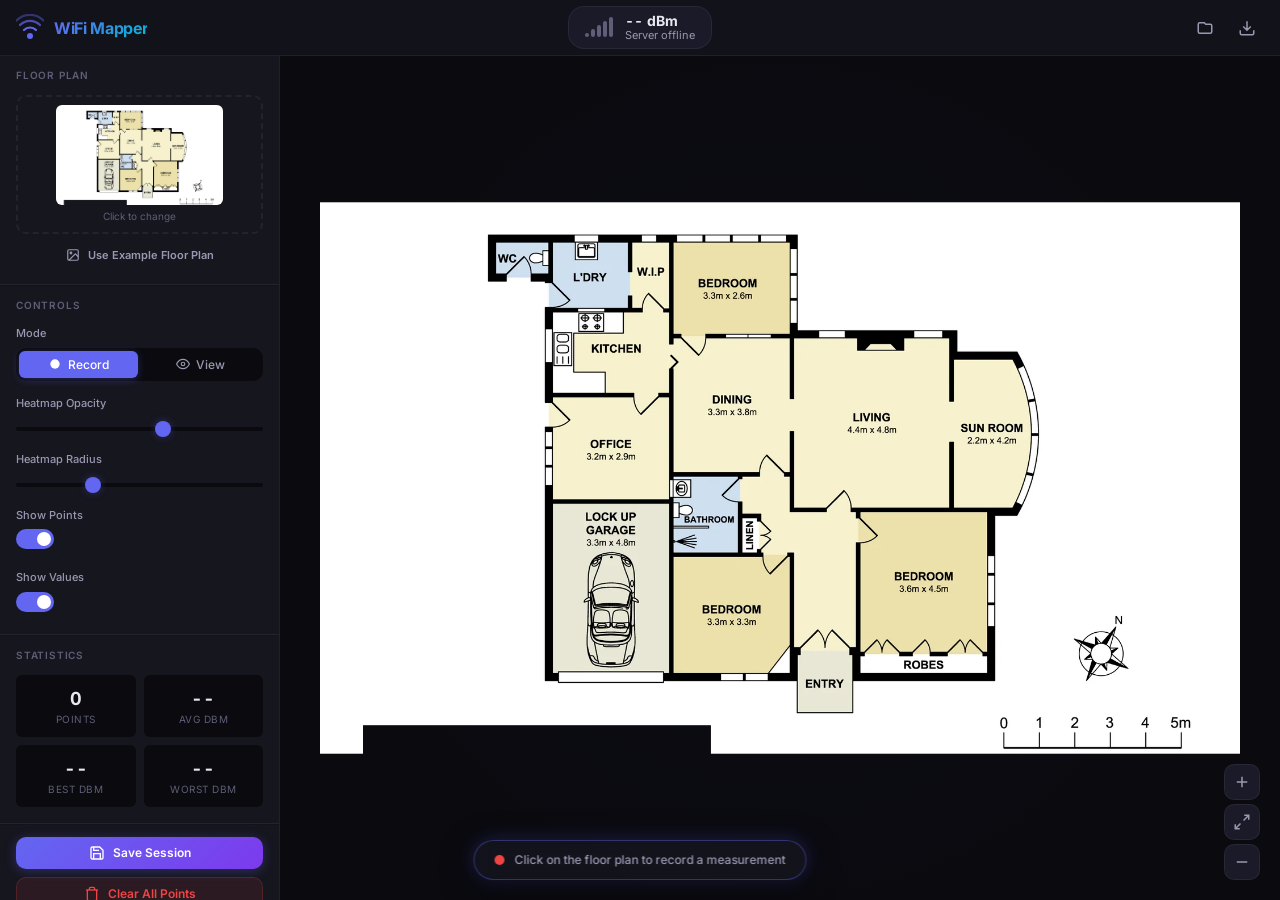
==== docs/index.html @ cde88675 "renamed to docs for github deploy" ====
<!DOCTYPE html>
<html lang="en">
<head>
    <meta charset="UTF-8">
    <meta name="viewport" content="width=device-width, initial-scale=1.0">
    <title>WiFi Signal Mapper — Map Your Home Coverage</title>
    <meta name="description" content="Walk around your home with your MacBook and create a real-time WiFi signal strength heatmap overlaid on your floor plan.">
    <link rel="preconnect" href="https://fonts.googleapis.com">
    <link rel="preconnect" href="https://fonts.gstatic.com" crossorigin>
    <link href="https://fonts.googleapis.com/css2?family=Inter:wght@300;400;500;600;700;800&display=swap" rel="stylesheet">
    <link rel="stylesheet" href="/static/style.css">
</head>
<body>
    <!-- App Shell -->
    <div class="app">
        <!-- Header -->
        <header class="header">
            <div class="header-left">
                <div class="logo">
                    <svg width="28" height="28" viewBox="0 0 28 28" fill="none">
                        <circle cx="14" cy="22" r="3" fill="url(#g1)"/>
                        <path d="M8 16a8.5 8.5 0 0 1 12 0" stroke="url(#g1)" stroke-width="2.2" stroke-linecap="round" fill="none"/>
                        <path d="M4 11a14 14 0 0 1 20 0" stroke="url(#g1)" stroke-width="2.2" stroke-linecap="round" fill="none" opacity="0.7"/>
                        <path d="M0.5 6.5a19 19 0 0 1 27 0" stroke="url(#g1)" stroke-width="2.2" stroke-linecap="round" fill="none" opacity="0.4"/>
                        <defs><linearGradient id="g1" x1="0" y1="0" x2="28" y2="28"><stop stop-color="#6366f1"/><stop offset="1" stop-color="#06b6d4"/></linearGradient></defs>
                    </svg>
                    <h1>WiFi Mapper</h1>
                </div>
            </div>
            <div class="header-center">
                <div class="live-signal" id="liveSignal">
                    <div class="signal-bars" id="signalBars">
                        <span class="bar"></span><span class="bar"></span><span class="bar"></span><span class="bar"></span><span class="bar"></span>
                    </div>
                    <div class="signal-info">
                        <span class="signal-rssi" id="signalRssi">-- dBm</span>
                        <span class="signal-quality" id="signalQuality">Scanning...</span>
                    </div>
                </div>
            </div>
            <div class="header-right">
                <button class="btn btn-ghost" id="btnSessions" title="Saved Sessions">
                    <svg width="18" height="18" viewBox="0 0 24 24" fill="none" stroke="currentColor" stroke-width="2"><path d="M3 7v10a2 2 0 002 2h14a2 2 0 002-2V9a2 2 0 00-2-2h-6l-2-2H5a2 2 0 00-2 2z"/></svg>
                </button>
                <button class="btn btn-ghost" id="btnExport" title="Export Data">
                    <svg width="18" height="18" viewBox="0 0 24 24" fill="none" stroke="currentColor" stroke-width="2"><path d="M21 15v4a2 2 0 01-2 2H5a2 2 0 01-2-2v-4M7 10l5 5 5-5M12 15V3"/></svg>
                </button>
            </div>
        </header>

        <!-- Main Content -->
        <main class="main">
            <!-- Sidebar -->
            <aside class="sidebar" id="sidebar">
                <!-- Upload Section -->
                <div class="panel" id="uploadPanel">
                    <div class="panel-header">
                        <h2>Floor Plan</h2>
                    </div>
                    <div class="panel-body">
                        <div class="upload-zone" id="uploadZone">
                            <input type="file" id="floorPlanInput" accept="image/*" hidden>
                            <svg width="48" height="48" viewBox="0 0 24 24" fill="none" stroke="currentColor" stroke-width="1.5" opacity="0.5">
                                <rect x="3" y="3" width="18" height="18" rx="2"/><circle cx="8.5" cy="8.5" r="1.5"/><path d="M21 15l-5-5L5 21"/>
                            </svg>
                            <p>Drop your floor plan here</p>
                            <span>or click to browse</span>
                        </div>
                        <button class="btn btn-ghost" id="btnUseExample" style="width: 100%; margin-top: 8px; font-size: 11px; padding: 6px 10px;">
                            <svg width="14" height="14" viewBox="0 0 24 24" fill="none" stroke="currentColor" stroke-width="2"><rect x="3" y="3" width="18" height="18" rx="2"/><circle cx="8.5" cy="8.5" r="1.5"/><path d="M21 15l-5-5L5 21"/></svg>
                            Use Example Floor Plan
                        </button>
                    </div>
                </div>

                <!-- Controls -->
                <div class="panel" id="controlsPanel">
                    <div class="panel-header">
                        <h2>Controls</h2>
                    </div>
                    <div class="panel-body">
                        <div class="control-group">
                            <label>Mode</label>
                            <div class="toggle-group">
                                <button class="toggle active" id="modeRecord" data-mode="record">
                                    <svg width="14" height="14" viewBox="0 0 24 24" fill="currentColor"><circle cx="12" cy="12" r="8"/></svg>
                                    Record
                                </button>
                                <button class="toggle" id="modeView" data-mode="view">
                                    <svg width="14" height="14" viewBox="0 0 24 24" fill="none" stroke="currentColor" stroke-width="2"><path d="M1 12s4-8 11-8 11 8 11 8-4 8-11 8-11-8-11-8z"/><circle cx="12" cy="12" r="3"/></svg>
                                    View
                                </button>
                            </div>
                        </div>

                        <div class="control-group">
                            <label>Heatmap Opacity</label>
                            <input type="range" id="heatmapOpacity" min="0" max="100" value="60" class="slider">
                        </div>

                        <div class="control-group">
                            <label>Heatmap Radius</label>
                            <input type="range" id="heatmapRadius" min="20" max="120" value="50" class="slider">
                        </div>

                        <div class="control-group">
                            <label>Show Points</label>
                            <div class="switch-wrapper">
                                <label class="switch">
                                    <input type="checkbox" id="showPoints" checked>
                                    <span class="switch-slider"></span>
                                </label>
                            </div>
                        </div>

                        <div class="control-group">
                            <label>Show Values</label>
                            <div class="switch-wrapper">
                                <label class="switch">
                                    <input type="checkbox" id="showValues" checked>
                                    <span class="switch-slider"></span>
                                </label>
                            </div>
                        </div>
                    </div>
                </div>

                <!-- Stats -->
                <div class="panel" id="statsPanel">
                    <div class="panel-header">
                        <h2>Statistics</h2>
                    </div>
                    <div class="panel-body">
                        <div class="stat-grid">
                            <div class="stat">
                                <span class="stat-value" id="statPoints">0</span>
                                <span class="stat-label">Points</span>
                            </div>
                            <div class="stat">
                                <span class="stat-value" id="statAvgRssi">--</span>
                                <span class="stat-label">Avg dBm</span>
                            </div>
                            <div class="stat">
                                <span class="stat-value" id="statBestRssi">--</span>
                                <span class="stat-label">Best dBm</span>
                            </div>
                            <div class="stat">
                                <span class="stat-value" id="statWorstRssi">--</span>
                                <span class="stat-label">Worst dBm</span>
                            </div>
                        </div>
                    </div>
                </div>

                <!-- Actions -->
                <div class="panel">
                    <div class="panel-body" style="display:flex;flex-direction:column;gap:8px;">
                        <button class="btn btn-primary" id="btnSave">
                            <svg width="16" height="16" viewBox="0 0 24 24" fill="none" stroke="currentColor" stroke-width="2"><path d="M19 21H5a2 2 0 01-2-2V5a2 2 0 012-2h11l5 5v11a2 2 0 01-2 2z"/><polyline points="17,21 17,13 7,13 7,21"/><polyline points="7,3 7,8 15,8"/></svg>
                            Save Session
                        </button>
                        <button class="btn btn-danger" id="btnClear">
                            <svg width="16" height="16" viewBox="0 0 24 24" fill="none" stroke="currentColor" stroke-width="2"><polyline points="3,6 5,6 21,6"/><path d="M19 6v14a2 2 0 01-2 2H7a2 2 0 01-2-2V6m3 0V4a2 2 0 012-2h4a2 2 0 012 2v2"/></svg>
                            Clear All Points
                        </button>
                    </div>
                </div>

                <!-- Legend -->
                <div class="panel">
                    <div class="panel-header">
                        <h2>Signal Legend</h2>
                    </div>
                    <div class="panel-body">
                        <div class="legend">
                            <div class="legend-bar"></div>
                            <div class="legend-labels">
                                <span>Excellent<br><small>-30 dBm</small></span>
                                <span>Good<br><small>-50</small></span>
                                <span>Fair<br><small>-65</small></span>
                                <span>Weak<br><small>-80</small></span>
                                <span>Dead<br><small>-90</small></span>
                            </div>
                        </div>
                    </div>
                </div>
            </aside>

            <!-- Canvas Area -->
            <div class="canvas-area" id="canvasArea">
                <!-- Empty state -->
                <div class="empty-state" id="emptyState">
                    <div class="empty-icon">
                        <svg width="80" height="80" viewBox="0 0 24 24" fill="none" stroke="currentColor" stroke-width="1" opacity="0.3">
                            <rect x="3" y="3" width="18" height="18" rx="2"/>
                            <path d="M12 8v4M12 16h.01"/>
                        </svg>
                    </div>
                    <h2>Upload a Floor Plan to Begin</h2>
                    <p>Upload an image of your floor plan, then click to record WiFi signal measurements at each location.</p>
                    <div style="display:flex;gap:12px;flex-wrap:wrap;justify-content:center;">
                        <button class="btn btn-primary btn-lg" id="btnUploadCta">
                            <svg width="20" height="20" viewBox="0 0 24 24" fill="none" stroke="currentColor" stroke-width="2"><path d="M21 15v4a2 2 0 01-2 2H5a2 2 0 01-2-2v-4M17 8l-5-5-5 5M12 3v12"/></svg>
                            Upload Floor Plan
                        </button>
                        <button class="btn btn-ghost btn-lg" id="btnExampleCta">
                            <svg width="20" height="20" viewBox="0 0 24 24" fill="none" stroke="currentColor" stroke-width="2"><rect x="3" y="3" width="18" height="18" rx="2"/><circle cx="8.5" cy="8.5" r="1.5"/><path d="M21 15l-5-5L5 21"/></svg>
                            Use Example Plan
                        </button>
                    </div>
                </div>

                <!-- Floor plan canvas -->
                <div class="map-container" id="mapContainer" style="display:none;">
                    <canvas id="heatmapCanvas"></canvas>
                    <img id="floorPlanImg" alt="Floor Plan">
                    <canvas id="overlayCanvas"></canvas>
                    <div class="measurement-tooltip" id="tooltip" style="display:none;"></div>
                </div>

                <!-- Zoom controls -->
                <div class="zoom-controls" id="zoomControls" style="display:none;">
                    <button class="btn btn-icon" id="btnZoomIn" title="Zoom In">
                        <svg width="18" height="18" viewBox="0 0 24 24" fill="none" stroke="currentColor" stroke-width="2"><line x1="12" y1="5" x2="12" y2="19"/><line x1="5" y1="12" x2="19" y2="12"/></svg>
                    </button>
                    <button class="btn btn-icon" id="btnZoomReset" title="Reset Zoom">
                        <svg width="18" height="18" viewBox="0 0 24 24" fill="none" stroke="currentColor" stroke-width="2"><path d="M15 3h6v6M9 21H3v-6M21 3l-7 7M3 21l7-7"/></svg>
                    </button>
                    <button class="btn btn-icon" id="btnZoomOut" title="Zoom Out">
                        <svg width="18" height="18" viewBox="0 0 24 24" fill="none" stroke="currentColor" stroke-width="2"><line x1="5" y1="12" x2="19" y2="12"/></svg>
                    </button>
                </div>
            </div>
        </main>

        <!-- Recording indicator -->
        <div class="recording-indicator" id="recordingIndicator" style="display:none;">
            <div class="pulse-dot"></div>
            <span>Click on the floor plan to record a measurement</span>
        </div>
    </div>

    <!-- Sessions Modal -->
    <div class="modal-overlay" id="sessionsModal" style="display:none;">
        <div class="modal">
            <div class="modal-header">
                <h2>Saved Sessions</h2>
                <button class="btn btn-ghost btn-sm" id="btnCloseModal">✕</button>
            </div>
            <div class="modal-body" id="sessionsList">
                <p class="text-muted">No saved sessions yet.</p>
            </div>
        </div>
    </div>

    <!-- Toast container -->
    <div class="toast-container" id="toastContainer"></div>

    <script src="/static/app.js"></script>
</body>
</html>
---- static/style.css ----
/* ===== CSS Custom Properties ===== */
:root {
    --bg-primary: #0a0a0f;
    --bg-secondary: #12121a;
    --bg-tertiary: #1a1a28;
    --bg-surface: #16161f;
    --bg-hover: #1e1e2d;

    --text-primary: #e8e8f0;
    --text-secondary: #9898b0;
    --text-muted: #5e5e78;

    --accent-primary: #6366f1;
    --accent-secondary: #818cf8;
    --accent-glow: rgba(99, 102, 241, 0.3);

    --cyan: #06b6d4;
    --cyan-glow: rgba(6, 182, 212, 0.2);

    --green: #22c55e;
    --yellow: #eab308;
    --orange: #f97316;
    --red: #ef4444;

    --border: rgba(255, 255, 255, 0.06);
    --border-active: rgba(99, 102, 241, 0.4);

    --radius-sm: 6px;
    --radius-md: 10px;
    --radius-lg: 16px;
    --radius-xl: 20px;

    --shadow-sm: 0 1px 3px rgba(0,0,0,0.3);
    --shadow-md: 0 4px 16px rgba(0,0,0,0.4);
    --shadow-lg: 0 8px 32px rgba(0,0,0,0.5);
    --shadow-glow: 0 0 20px var(--accent-glow);

    --transition: 0.2s cubic-bezier(0.4, 0, 0.2, 1);

    --font: 'Inter', -apple-system, BlinkMacSystemFont, sans-serif;
}

/* ===== Reset & Base ===== */
*, *::before, *::after {
    box-sizing: border-box;
    margin: 0;
    padding: 0;
}

html, body {
    height: 100%;
    overflow: hidden;
}

body {
    font-family: var(--font);
    background: var(--bg-primary);
    color: var(--text-primary);
    font-size: 13px;
    line-height: 1.5;
    -webkit-font-smoothing: antialiased;
}

/* ===== App Layout ===== */
.app {
    display: flex;
    flex-direction: column;
    height: 100vh;
}

/* ===== Header ===== */
.header {
    display: flex;
    align-items: center;
    justify-content: space-between;
    height: 56px;
    padding: 0 16px;
    background: var(--bg-secondary);
    border-bottom: 1px solid var(--border);
    z-index: 100;
    flex-shrink: 0;
}

.header-left, .header-right {
    display: flex;
    align-items: center;
    gap: 8px;
    min-width: 200px;
}

.header-right {
    justify-content: flex-end;
}

.logo {
    display: flex;
    align-items: center;
    gap: 10px;
}

.logo h1 {
    font-size: 16px;
    font-weight: 700;
    background: linear-gradient(135deg, var(--accent-primary), var(--cyan));
    -webkit-background-clip: text;
    -webkit-text-fill-color: transparent;
    background-clip: text;
    letter-spacing: -0.02em;
}

/* ===== Live Signal ===== */
.live-signal {
    display: flex;
    align-items: center;
    gap: 12px;
    padding: 6px 16px;
    background: var(--bg-tertiary);
    border-radius: var(--radius-lg);
    border: 1px solid var(--border);
}

.signal-bars {
    display: flex;
    align-items: flex-end;
    gap: 2px;
    height: 20px;
}

.signal-bars .bar {
    width: 4px;
    background: var(--text-muted);
    border-radius: 2px;
    transition: all var(--transition);
}

.signal-bars .bar:nth-child(1) { height: 4px; }
.signal-bars .bar:nth-child(2) { height: 8px; }
.signal-bars .bar:nth-child(3) { height: 12px; }
.signal-bars .bar:nth-child(4) { height: 16px; }
.signal-bars .bar:nth-child(5) { height: 20px; }

.signal-bars.excellent .bar { background: var(--green); }
.signal-bars.good .bar:nth-child(n+5) { background: var(--text-muted); }
.signal-bars.good .bar:nth-child(-n+4) { background: var(--green); }
.signal-bars.fair .bar:nth-child(n+4) { background: var(--text-muted); }
.signal-bars.fair .bar:nth-child(-n+3) { background: var(--yellow); }
.signal-bars.weak .bar:nth-child(n+3) { background: var(--text-muted); }
.signal-bars.weak .bar:nth-child(-n+2) { background: var(--orange); }
.signal-bars.dead .bar:nth-child(n+2) { background: var(--text-muted); }
.signal-bars.dead .bar:nth-child(-n+1) { background: var(--red); }

.signal-info {
    display: flex;
    flex-direction: column;
    line-height: 1.2;
}

.signal-rssi {
    font-weight: 700;
    font-size: 14px;
    font-variant-numeric: tabular-nums;
}

.signal-quality {
    font-size: 11px;
    color: var(--text-secondary);
}

/* ===== Main Layout ===== */
.main {
    display: flex;
    flex: 1;
    overflow: hidden;
}

/* ===== Sidebar ===== */
.sidebar {
    width: 280px;
    flex-shrink: 0;
    background: var(--bg-secondary);
    border-right: 1px solid var(--border);
    overflow-y: auto;
    display: flex;
    flex-direction: column;
    gap: 1px;
}

.sidebar::-webkit-scrollbar {
    width: 4px;
}

.sidebar::-webkit-scrollbar-track {
    background: transparent;
}

.sidebar::-webkit-scrollbar-thumb {
    background: var(--text-muted);
    border-radius: 4px;
}

/* ===== Panels ===== */
.panel {
    background: var(--bg-surface);
    border-bottom: 1px solid var(--border);
}

.panel-header {
    padding: 12px 16px 0;
}

.panel-header h2 {
    font-size: 10px;
    font-weight: 600;
    text-transform: uppercase;
    letter-spacing: 0.08em;
    color: var(--text-muted);
}

.panel-body {
    padding: 12px 16px 16px;
}

/* ===== Upload Zone ===== */
.upload-zone {
    display: flex;
    flex-direction: column;
    align-items: center;
    justify-content: center;
    padding: 24px 16px;
    border: 2px dashed var(--border);
    border-radius: var(--radius-md);
    cursor: pointer;
    transition: all var(--transition);
    text-align: center;
    min-height: 120px;
}

.upload-zone:hover,
.upload-zone.dragover {
    border-color: var(--accent-primary);
    background: rgba(99, 102, 241, 0.05);
}

.upload-zone p {
    margin-top: 8px;
    font-weight: 500;
    color: var(--text-secondary);
}

.upload-zone span {
    font-size: 11px;
    color: var(--text-muted);
}

.upload-zone.has-image {
    padding: 8px;
    min-height: auto;
}

.upload-zone.has-image img {
    max-width: 100%;
    max-height: 100px;
    border-radius: var(--radius-sm);
}

/* ===== Controls ===== */
.control-group {
    margin-bottom: 14px;
}

.control-group:last-child {
    margin-bottom: 0;
}

.control-group label {
    display: block;
    font-size: 11px;
    font-weight: 500;
    color: var(--text-secondary);
    margin-bottom: 6px;
}

.toggle-group {
    display: flex;
    gap: 4px;
    background: var(--bg-primary);
    border-radius: var(--radius-md);
    padding: 3px;
}

.toggle {
    flex: 1;
    display: flex;
    align-items: center;
    justify-content: center;
    gap: 6px;
    padding: 6px 10px;
    border: none;
    background: none;
    color: var(--text-secondary);
    font-family: var(--font);
    font-size: 12px;
    font-weight: 500;
    border-radius: var(--radius-sm);
    cursor: pointer;
    transition: all var(--transition);
}

.toggle:hover {
    color: var(--text-primary);
}

.toggle.active {
    background: var(--accent-primary);
    color: white;
    box-shadow: 0 2px 8px var(--accent-glow);
}

/* Slider */
.slider {
    -webkit-appearance: none;
    width: 100%;
    height: 4px;
    border-radius: 4px;
    background: var(--bg-primary);
    outline: none;
}

.slider::-webkit-slider-thumb {
    -webkit-appearance: none;
    width: 16px;
    height: 16px;
    border-radius: 50%;
    background: var(--accent-primary);
    cursor: pointer;
    box-shadow: 0 0 8px var(--accent-glow);
    transition: transform var(--transition);
}

.slider::-webkit-slider-thumb:hover {
    transform: scale(1.2);
}

/* Switch */
.switch-wrapper {
    display: flex;
    align-items: center;
}

.switch {
    position: relative;
    display: inline-block;
    width: 38px;
    height: 20px;
}

.switch input { opacity: 0; width: 0; height: 0; }

.switch-slider {
    position: absolute;
    cursor: pointer;
    inset: 0;
    background: var(--bg-primary);
    border-radius: 20px;
    transition: all var(--transition);
}

.switch-slider::before {
    content: '';
    position: absolute;
    width: 14px;
    height: 14px;
    left: 3px;
    bottom: 3px;
    background: var(--text-muted);
    border-radius: 50%;
    transition: all var(--transition);
}

.switch input:checked + .switch-slider {
    background: var(--accent-primary);
}

.switch input:checked + .switch-slider::before {
    transform: translateX(18px);
    background: white;
}

/* ===== Stats Grid ===== */
.stat-grid {
    display: grid;
    grid-template-columns: 1fr 1fr;
    gap: 8px;
}

.stat {
    display: flex;
    flex-direction: column;
    align-items: center;
    padding: 10px 8px;
    background: var(--bg-primary);
    border-radius: var(--radius-sm);
}

.stat-value {
    font-size: 18px;
    font-weight: 700;
    font-variant-numeric: tabular-nums;
    color: var(--text-primary);
}

.stat-label {
    font-size: 10px;
    color: var(--text-muted);
    text-transform: uppercase;
    letter-spacing: 0.05em;
}

/* ===== Legend ===== */
.legend {
    display: flex;
    flex-direction: column;
    gap: 6px;
}

.legend-bar {
    height: 12px;
    border-radius: 6px;
    background: linear-gradient(90deg,
        #22c55e 0%,
        #84cc16 20%,
        #eab308 40%,
        #f97316 60%,
        #ef4444 80%,
        #7f1d1d 100%
    );
}

.legend-labels {
    display: flex;
    justify-content: space-between;
}

.legend-labels span {
    font-size: 9px;
    color: var(--text-muted);
    text-align: center;
}

.legend-labels small {
    color: var(--text-secondary);
    font-size: 9px;
}

/* ===== Buttons ===== */
.btn {
    display: inline-flex;
    align-items: center;
    justify-content: center;
    gap: 8px;
    padding: 8px 16px;
    border: none;
    border-radius: var(--radius-md);
    font-family: var(--font);
    font-size: 12px;
    font-weight: 600;
    cursor: pointer;
    transition: all var(--transition);
    white-space: nowrap;
}

.btn-primary {
    background: linear-gradient(135deg, var(--accent-primary), #7c3aed);
    color: white;
    box-shadow: 0 2px 12px var(--accent-glow);
}

.btn-primary:hover {
    transform: translateY(-1px);
    box-shadow: 0 4px 20px var(--accent-glow);
}

.btn-danger {
    background: rgba(239, 68, 68, 0.1);
    color: var(--red);
    border: 1px solid rgba(239, 68, 68, 0.2);
}

.btn-danger:hover {
    background: rgba(239, 68, 68, 0.2);
}

.btn-ghost {
    background: transparent;
    color: var(--text-secondary);
    padding: 8px;
}

.btn-ghost:hover {
    background: var(--bg-hover);
    color: var(--text-primary);
}

.btn-icon {
    background: var(--bg-tertiary);
    color: var(--text-secondary);
    padding: 8px;
    border: 1px solid var(--border);
}

.btn-icon:hover {
    background: var(--bg-hover);
    color: var(--text-primary);
    border-color: var(--border-active);
}

.btn-lg {
    padding: 12px 24px;
    font-size: 14px;
    border-radius: var(--radius-lg);
}

.btn-sm {
    padding: 4px 8px;
    font-size: 11px;
}

/* ===== Canvas Area ===== */
.canvas-area {
    flex: 1;
    position: relative;
    overflow: hidden;
    background:
        radial-gradient(circle at 50% 50%, rgba(99, 102, 241, 0.03) 0%, transparent 70%),
        var(--bg-primary);
}

.empty-state {
    position: absolute;
    inset: 0;
    display: flex;
    flex-direction: column;
    align-items: center;
    justify-content: center;
    gap: 12px;
    text-align: center;
    padding: 40px;
}

.empty-state h2 {
    font-size: 20px;
    font-weight: 600;
    color: var(--text-secondary);
}

.empty-state p {
    max-width: 400px;
    color: var(--text-muted);
    line-height: 1.6;
}

/* ===== Map Container ===== */
.map-container {
    position: absolute;
    inset: 0;
    overflow: hidden;
}

.map-container img {
    position: absolute;
    top: 0;
    left: 0;
    transform-origin: 0 0;
    user-select: none;
    pointer-events: none;
}

.map-container canvas {
    position: absolute;
    top: 0;
    left: 0;
    transform-origin: 0 0;
    pointer-events: none;
}

#overlayCanvas {
    pointer-events: auto;
    cursor: crosshair;
    z-index: 10;
}

#heatmapCanvas {
    z-index: 5;
}

.map-container.mode-view #overlayCanvas {
    cursor: grab;
}

.map-container.panning #overlayCanvas {
    cursor: grabbing;
}

/* ===== Zoom Controls ===== */
.zoom-controls {
    position: absolute;
    bottom: 20px;
    right: 20px;
    display: flex;
    flex-direction: column;
    gap: 4px;
    z-index: 20;
}

/* ===== Recording Indicator ===== */
.recording-indicator {
    position: fixed;
    bottom: 20px;
    left: 50%;
    transform: translateX(-50%);
    display: flex;
    align-items: center;
    gap: 10px;
    padding: 10px 20px;
    background: rgba(20, 20, 30, 0.9);
    backdrop-filter: blur(12px);
    border: 1px solid var(--border-active);
    border-radius: var(--radius-xl);
    box-shadow: var(--shadow-lg), var(--shadow-glow);
    z-index: 100;
    font-size: 12px;
    font-weight: 500;
    color: var(--text-secondary);
}

.pulse-dot {
    width: 10px;
    height: 10px;
    border-radius: 50%;
    background: var(--red);
    animation: pulse 1.5s ease-in-out infinite;
}

@keyframes pulse {
    0%, 100% { opacity: 1; transform: scale(1); }
    50% { opacity: 0.5; transform: scale(0.8); }
}

/* ===== Tooltip ===== */
.measurement-tooltip {
    position: absolute;
    padding: 10px 14px;
    background: rgba(16, 16, 24, 0.95);
    backdrop-filter: blur(10px);
    border: 1px solid var(--border);
    border-radius: var(--radius-md);
    font-size: 11px;
    color: var(--text-primary);
    pointer-events: none;
    z-index: 50;
    box-shadow: var(--shadow-md);
    white-space: nowrap;
    line-height: 1.6;
}

/* ===== Modal ===== */
.modal-overlay {
    position: fixed;
    inset: 0;
    background: rgba(0, 0, 0, 0.6);
    backdrop-filter: blur(4px);
    display: flex;
    align-items: center;
    justify-content: center;
    z-index: 1000;
}

.modal {
    width: 90%;
    max-width: 500px;
    max-height: 70vh;
    background: var(--bg-secondary);
    border: 1px solid var(--border);
    border-radius: var(--radius-xl);
    box-shadow: var(--shadow-lg);
    overflow: hidden;
    display: flex;
    flex-direction: column;
}

.modal-header {
    display: flex;
    align-items: center;
    justify-content: space-between;
    padding: 16px 20px;
    border-bottom: 1px solid var(--border);
}

.modal-header h2 {
    font-size: 15px;
    font-weight: 600;
}

.modal-body {
    padding: 16px 20px;
    overflow-y: auto;
    display: flex;
    flex-direction: column;
    gap: 8px;
}

.session-item {
    display: flex;
    align-items: center;
    justify-content: space-between;
    padding: 10px 14px;
    background: var(--bg-surface);
    border-radius: var(--radius-md);
    border: 1px solid var(--border);
    cursor: pointer;
    transition: all var(--transition);
}

.session-item:hover {
    border-color: var(--border-active);
    background: var(--bg-hover);
}

.session-item .name {
    font-weight: 500;
    font-size: 13px;
}

.session-item .meta {
    font-size: 11px;
    color: var(--text-muted);
}

/* ===== Toast ===== */
.toast-container {
    position: fixed;
    top: 70px;
    right: 20px;
    display: flex;
    flex-direction: column;
    gap: 8px;
    z-index: 2000;
}

.toast {
    padding: 12px 18px;
    background: var(--bg-tertiary);
    border: 1px solid var(--border);
    border-radius: var(--radius-md);
    box-shadow: var(--shadow-md);
    font-size: 12px;
    font-weight: 500;
    color: var(--text-primary);
    display: flex;
    align-items: center;
    gap: 8px;
    animation: slideIn 0.3s ease-out;
    max-width: 320px;
}

.toast.success { border-left: 3px solid var(--green); }
.toast.error { border-left: 3px solid var(--red); }
.toast.info { border-left: 3px solid var(--cyan); }

@keyframes slideIn {
    from { opacity: 0; transform: translateX(20px); }
    to { opacity: 1; transform: translateX(0); }
}

@keyframes slideOut {
    from { opacity: 1; transform: translateX(0); }
    to { opacity: 0; transform: translateX(20px); }
}

/* ===== Text Utilities ===== */
.text-muted {
    color: var(--text-muted);
}

/* ===== Measurement point animation ===== */
@keyframes pointAppear {
    from { transform: scale(0); opacity: 0; }
    to { transform: scale(1); opacity: 1; }
}

/* ===== Responsive ===== */
@media (max-width: 900px) {
    .sidebar {
        width: 240px;
    }
}

@media (max-width: 700px) {
    .sidebar {
        display: none;
    }
}
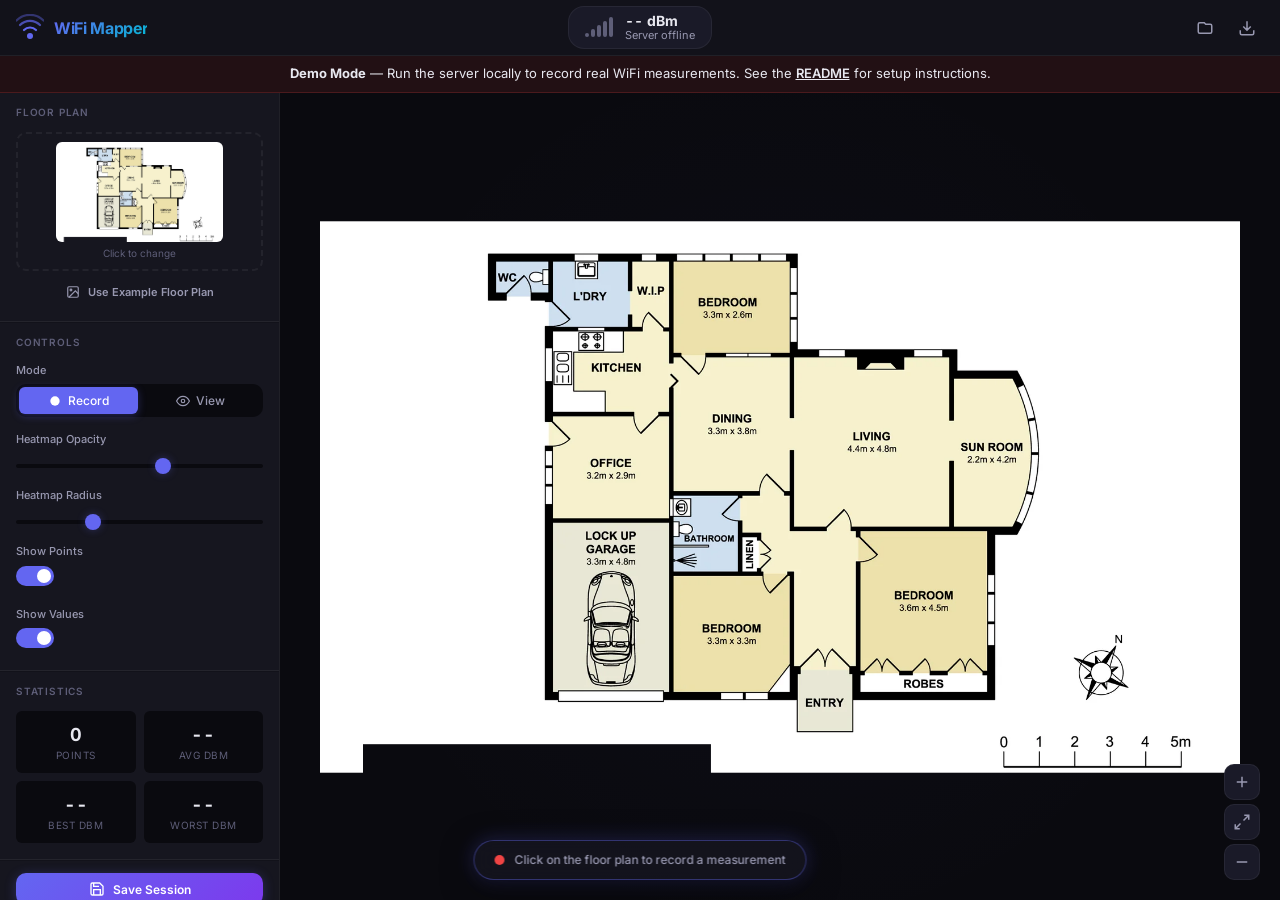
==== commit 2962fc11: "cleaned" ====
--- a/docs/index.html
+++ b/docs/index.html
@@ -1,15 +1,19 @@
 <!DOCTYPE html>
 <html lang="en">
+
 <head>
     <meta charset="UTF-8">
     <meta name="viewport" content="width=device-width, initial-scale=1.0">
     <title>WiFi Signal Mapper — Map Your Home Coverage</title>
-    <meta name="description" content="Walk around your home with your MacBook and create a real-time WiFi signal strength heatmap overlaid on your floor plan.">
+    <meta name="description"
+        content="Walk around your home with your MacBook and create a real-time WiFi signal strength heatmap overlaid on your floor plan.">
     <link rel="preconnect" href="https://fonts.googleapis.com">
     <link rel="preconnect" href="https://fonts.gstatic.com" crossorigin>
-    <link href="https://fonts.googleapis.com/css2?family=Inter:wght@300;400;500;600;700;800&display=swap" rel="stylesheet">
-    <link rel="stylesheet" href="/static/style.css">
+    <link href="https://fonts.googleapis.com/css2?family=Inter:wght@300;400;500;600;700;800&display=swap"
+        rel="stylesheet">
+    <link rel="stylesheet" href="style.css">
 </head>
+
 <body>
     <!-- App Shell -->
     <div class="app">
@@ -18,11 +22,19 @@
             <div class="header-left">
                 <div class="logo">
                     <svg width="28" height="28" viewBox="0 0 28 28" fill="none">
-                        <circle cx="14" cy="22" r="3" fill="url(#g1)"/>
-                        <path d="M8 16a8.5 8.5 0 0 1 12 0" stroke="url(#g1)" stroke-width="2.2" stroke-linecap="round" fill="none"/>
-                        <path d="M4 11a14 14 0 0 1 20 0" stroke="url(#g1)" stroke-width="2.2" stroke-linecap="round" fill="none" opacity="0.7"/>
-                        <path d="M0.5 6.5a19 19 0 0 1 27 0" stroke="url(#g1)" stroke-width="2.2" stroke-linecap="round" fill="none" opacity="0.4"/>
-                        <defs><linearGradient id="g1" x1="0" y1="0" x2="28" y2="28"><stop stop-color="#6366f1"/><stop offset="1" stop-color="#06b6d4"/></linearGradient></defs>
+                        <circle cx="14" cy="22" r="3" fill="url(#g1)" />
+                        <path d="M8 16a8.5 8.5 0 0 1 12 0" stroke="url(#g1)" stroke-width="2.2" stroke-linecap="round"
+                            fill="none" />
+                        <path d="M4 11a14 14 0 0 1 20 0" stroke="url(#g1)" stroke-width="2.2" stroke-linecap="round"
+                            fill="none" opacity="0.7" />
+                        <path d="M0.5 6.5a19 19 0 0 1 27 0" stroke="url(#g1)" stroke-width="2.2" stroke-linecap="round"
+                            fill="none" opacity="0.4" />
+                        <defs>
+                            <linearGradient id="g1" x1="0" y1="0" x2="28" y2="28">
+                                <stop stop-color="#6366f1" />
+                                <stop offset="1" stop-color="#06b6d4" />
+                            </linearGradient>
+                        </defs>
                     </svg>
                     <h1>WiFi Mapper</h1>
                 </div>
@@ -30,7 +42,8 @@
             <div class="header-center">
                 <div class="live-signal" id="liveSignal">
                     <div class="signal-bars" id="signalBars">
-                        <span class="bar"></span><span class="bar"></span><span class="bar"></span><span class="bar"></span><span class="bar"></span>
+                        <span class="bar"></span><span class="bar"></span><span class="bar"></span><span
+                            class="bar"></span><span class="bar"></span>
                     </div>
                     <div class="signal-info">
                         <span class="signal-rssi" id="signalRssi">-- dBm</span>
@@ -40,13 +53,22 @@
             </div>
             <div class="header-right">
                 <button class="btn btn-ghost" id="btnSessions" title="Saved Sessions">
-                    <svg width="18" height="18" viewBox="0 0 24 24" fill="none" stroke="currentColor" stroke-width="2"><path d="M3 7v10a2 2 0 002 2h14a2 2 0 002-2V9a2 2 0 00-2-2h-6l-2-2H5a2 2 0 00-2 2z"/></svg>
+                    <svg width="18" height="18" viewBox="0 0 24 24" fill="none" stroke="currentColor" stroke-width="2">
+                        <path d="M3 7v10a2 2 0 002 2h14a2 2 0 002-2V9a2 2 0 00-2-2h-6l-2-2H5a2 2 0 00-2 2z" />
+                    </svg>
                 </button>
                 <button class="btn btn-ghost" id="btnExport" title="Export Data">
-                    <svg width="18" height="18" viewBox="0 0 24 24" fill="none" stroke="currentColor" stroke-width="2"><path d="M21 15v4a2 2 0 01-2 2H5a2 2 0 01-2-2v-4M7 10l5 5 5-5M12 15V3"/></svg>
+                    <svg width="18" height="18" viewBox="0 0 24 24" fill="none" stroke="currentColor" stroke-width="2">
+                        <path d="M21 15v4a2 2 0 01-2 2H5a2 2 0 01-2-2v-4M7 10l5 5 5-5M12 15V3" />
+                    </svg>
                 </button>
             </div>
         </header>
+
+        <!-- Demo Banner -->
+        <div id="demoBanner" class="demo-banner" style="display: none;">
+            <span><strong>Demo Mode</strong> &mdash; Run the server locally to record real WiFi measurements. See the <a href="https://github.com/natbutter/wifi-mapper#installation" target="_blank">README</a> for setup instructions.</span>
+        </div>
 
         <!-- Main Content -->
         <main class="main">
@@ -60,14 +82,23 @@
                     <div class="panel-body">
                         <div class="upload-zone" id="uploadZone">
                             <input type="file" id="floorPlanInput" accept="image/*" hidden>
-                            <svg width="48" height="48" viewBox="0 0 24 24" fill="none" stroke="currentColor" stroke-width="1.5" opacity="0.5">
-                                <rect x="3" y="3" width="18" height="18" rx="2"/><circle cx="8.5" cy="8.5" r="1.5"/><path d="M21 15l-5-5L5 21"/>
+                            <svg width="48" height="48" viewBox="0 0 24 24" fill="none" stroke="currentColor"
+                                stroke-width="1.5" opacity="0.5">
+                                <rect x="3" y="3" width="18" height="18" rx="2" />
+                                <circle cx="8.5" cy="8.5" r="1.5" />
+                                <path d="M21 15l-5-5L5 21" />
                             </svg>
                             <p>Drop your floor plan here</p>
                             <span>or click to browse</span>
                         </div>
-                        <button class="btn btn-ghost" id="btnUseExample" style="width: 100%; margin-top: 8px; font-size: 11px; padding: 6px 10px;">
-                            <svg width="14" height="14" viewBox="0 0 24 24" fill="none" stroke="currentColor" stroke-width="2"><rect x="3" y="3" width="18" height="18" rx="2"/><circle cx="8.5" cy="8.5" r="1.5"/><path d="M21 15l-5-5L5 21"/></svg>
+                        <button class="btn btn-ghost" id="btnUseExample"
+                            style="width: 100%; margin-top: 8px; font-size: 11px; padding: 6px 10px;">
+                            <svg width="14" height="14" viewBox="0 0 24 24" fill="none" stroke="currentColor"
+                                stroke-width="2">
+                                <rect x="3" y="3" width="18" height="18" rx="2" />
+                                <circle cx="8.5" cy="8.5" r="1.5" />
+                                <path d="M21 15l-5-5L5 21" />
+                            </svg>
                             Use Example Floor Plan
                         </button>
                     </div>
@@ -83,11 +114,17 @@
                             <label>Mode</label>
                             <div class="toggle-group">
                                 <button class="toggle active" id="modeRecord" data-mode="record">
-                                    <svg width="14" height="14" viewBox="0 0 24 24" fill="currentColor"><circle cx="12" cy="12" r="8"/></svg>
+                                    <svg width="14" height="14" viewBox="0 0 24 24" fill="currentColor">
+                                        <circle cx="12" cy="12" r="8" />
+                                    </svg>
                                     Record
                                 </button>
                                 <button class="toggle" id="modeView" data-mode="view">
-                                    <svg width="14" height="14" viewBox="0 0 24 24" fill="none" stroke="currentColor" stroke-width="2"><path d="M1 12s4-8 11-8 11 8 11 8-4 8-11 8-11-8-11-8z"/><circle cx="12" cy="12" r="3"/></svg>
+                                    <svg width="14" height="14" viewBox="0 0 24 24" fill="none" stroke="currentColor"
+                                        stroke-width="2">
+                                        <path d="M1 12s4-8 11-8 11 8 11 8-4 8-11 8-11-8-11-8z" />
+                                        <circle cx="12" cy="12" r="3" />
+                                    </svg>
                                     View
                                 </button>
                             </div>
@@ -156,11 +193,20 @@
                 <div class="panel">
                     <div class="panel-body" style="display:flex;flex-direction:column;gap:8px;">
                         <button class="btn btn-primary" id="btnSave">
-                            <svg width="16" height="16" viewBox="0 0 24 24" fill="none" stroke="currentColor" stroke-width="2"><path d="M19 21H5a2 2 0 01-2-2V5a2 2 0 012-2h11l5 5v11a2 2 0 01-2 2z"/><polyline points="17,21 17,13 7,13 7,21"/><polyline points="7,3 7,8 15,8"/></svg>
+                            <svg width="16" height="16" viewBox="0 0 24 24" fill="none" stroke="currentColor"
+                                stroke-width="2">
+                                <path d="M19 21H5a2 2 0 01-2-2V5a2 2 0 012-2h11l5 5v11a2 2 0 01-2 2z" />
+                                <polyline points="17,21 17,13 7,13 7,21" />
+                                <polyline points="7,3 7,8 15,8" />
+                            </svg>
                             Save Session
                         </button>
                         <button class="btn btn-danger" id="btnClear">
-                            <svg width="16" height="16" viewBox="0 0 24 24" fill="none" stroke="currentColor" stroke-width="2"><polyline points="3,6 5,6 21,6"/><path d="M19 6v14a2 2 0 01-2 2H7a2 2 0 01-2-2V6m3 0V4a2 2 0 012-2h4a2 2 0 012 2v2"/></svg>
+                            <svg width="16" height="16" viewBox="0 0 24 24" fill="none" stroke="currentColor"
+                                stroke-width="2">
+                                <polyline points="3,6 5,6 21,6" />
+                                <path d="M19 6v14a2 2 0 01-2 2H7a2 2 0 01-2-2V6m3 0V4a2 2 0 012-2h4a2 2 0 012 2v2" />
+                            </svg>
                             Clear All Points
                         </button>
                     </div>
@@ -191,20 +237,30 @@
                 <!-- Empty state -->
                 <div class="empty-state" id="emptyState">
                     <div class="empty-icon">
-                        <svg width="80" height="80" viewBox="0 0 24 24" fill="none" stroke="currentColor" stroke-width="1" opacity="0.3">
-                            <rect x="3" y="3" width="18" height="18" rx="2"/>
-                            <path d="M12 8v4M12 16h.01"/>
+                        <svg width="80" height="80" viewBox="0 0 24 24" fill="none" stroke="currentColor"
+                            stroke-width="1" opacity="0.3">
+                            <rect x="3" y="3" width="18" height="18" rx="2" />
+                            <path d="M12 8v4M12 16h.01" />
                         </svg>
                     </div>
                     <h2>Upload a Floor Plan to Begin</h2>
-                    <p>Upload an image of your floor plan, then click to record WiFi signal measurements at each location.</p>
+                    <p>Upload an image of your floor plan, then click to record WiFi signal measurements at each
+                        location.</p>
                     <div style="display:flex;gap:12px;flex-wrap:wrap;justify-content:center;">
                         <button class="btn btn-primary btn-lg" id="btnUploadCta">
-                            <svg width="20" height="20" viewBox="0 0 24 24" fill="none" stroke="currentColor" stroke-width="2"><path d="M21 15v4a2 2 0 01-2 2H5a2 2 0 01-2-2v-4M17 8l-5-5-5 5M12 3v12"/></svg>
+                            <svg width="20" height="20" viewBox="0 0 24 24" fill="none" stroke="currentColor"
+                                stroke-width="2">
+                                <path d="M21 15v4a2 2 0 01-2 2H5a2 2 0 01-2-2v-4M17 8l-5-5-5 5M12 3v12" />
+                            </svg>
                             Upload Floor Plan
                         </button>
                         <button class="btn btn-ghost btn-lg" id="btnExampleCta">
-                            <svg width="20" height="20" viewBox="0 0 24 24" fill="none" stroke="currentColor" stroke-width="2"><rect x="3" y="3" width="18" height="18" rx="2"/><circle cx="8.5" cy="8.5" r="1.5"/><path d="M21 15l-5-5L5 21"/></svg>
+                            <svg width="20" height="20" viewBox="0 0 24 24" fill="none" stroke="currentColor"
+                                stroke-width="2">
+                                <rect x="3" y="3" width="18" height="18" rx="2" />
+                                <circle cx="8.5" cy="8.5" r="1.5" />
+                                <path d="M21 15l-5-5L5 21" />
+                            </svg>
                             Use Example Plan
                         </button>
                     </div>
@@ -221,13 +277,23 @@
                 <!-- Zoom controls -->
                 <div class="zoom-controls" id="zoomControls" style="display:none;">
                     <button class="btn btn-icon" id="btnZoomIn" title="Zoom In">
-                        <svg width="18" height="18" viewBox="0 0 24 24" fill="none" stroke="currentColor" stroke-width="2"><line x1="12" y1="5" x2="12" y2="19"/><line x1="5" y1="12" x2="19" y2="12"/></svg>
+                        <svg width="18" height="18" viewBox="0 0 24 24" fill="none" stroke="currentColor"
+                            stroke-width="2">
+                            <line x1="12" y1="5" x2="12" y2="19" />
+                            <line x1="5" y1="12" x2="19" y2="12" />
+                        </svg>
                     </button>
                     <button class="btn btn-icon" id="btnZoomReset" title="Reset Zoom">
-                        <svg width="18" height="18" viewBox="0 0 24 24" fill="none" stroke="currentColor" stroke-width="2"><path d="M15 3h6v6M9 21H3v-6M21 3l-7 7M3 21l7-7"/></svg>
+                        <svg width="18" height="18" viewBox="0 0 24 24" fill="none" stroke="currentColor"
+                            stroke-width="2">
+                            <path d="M15 3h6v6M9 21H3v-6M21 3l-7 7M3 21l7-7" />
+                        </svg>
                     </button>
                     <button class="btn btn-icon" id="btnZoomOut" title="Zoom Out">
-                        <svg width="18" height="18" viewBox="0 0 24 24" fill="none" stroke="currentColor" stroke-width="2"><line x1="5" y1="12" x2="19" y2="12"/></svg>
+                        <svg width="18" height="18" viewBox="0 0 24 24" fill="none" stroke="currentColor"
+                            stroke-width="2">
+                            <line x1="5" y1="12" x2="19" y2="12" />
+                        </svg>
                     </button>
                 </div>
             </div>
@@ -256,6 +322,7 @@
     <!-- Toast container -->
     <div class="toast-container" id="toastContainer"></div>
 
-    <script src="/static/app.js"></script>
+    <script src="app.js"></script>
 </body>
-</html>
+
+</html>
--- a/docs/style.css
+++ b/docs/style.css
@@ -0,0 +1,825 @@
+/* ===== CSS Custom Properties ===== */
+:root {
+    --bg-primary: #0a0a0f;
+    --bg-secondary: #12121a;
+    --bg-tertiary: #1a1a28;
+    --bg-surface: #16161f;
+    --bg-hover: #1e1e2d;
+
+    --text-primary: #e8e8f0;
+    --text-secondary: #9898b0;
+    --text-muted: #5e5e78;
+
+    --accent-primary: #6366f1;
+    --accent-secondary: #818cf8;
+    --accent-glow: rgba(99, 102, 241, 0.3);
+
+    --cyan: #06b6d4;
+    --cyan-glow: rgba(6, 182, 212, 0.2);
+
+    --green: #22c55e;
+    --yellow: #eab308;
+    --orange: #f97316;
+    --red: #ef4444;
+
+    --border: rgba(255, 255, 255, 0.06);
+    --border-active: rgba(99, 102, 241, 0.4);
+
+    --radius-sm: 6px;
+    --radius-md: 10px;
+    --radius-lg: 16px;
+    --radius-xl: 20px;
+
+    --shadow-sm: 0 1px 3px rgba(0,0,0,0.3);
+    --shadow-md: 0 4px 16px rgba(0,0,0,0.4);
+    --shadow-lg: 0 8px 32px rgba(0,0,0,0.5);
+    --shadow-glow: 0 0 20px var(--accent-glow);
+
+    --transition: 0.2s cubic-bezier(0.4, 0, 0.2, 1);
+
+    --font: 'Inter', -apple-system, BlinkMacSystemFont, sans-serif;
+}
+
+/* ===== Reset & Base ===== */
+*, *::before, *::after {
+    box-sizing: border-box;
+    margin: 0;
+    padding: 0;
+}
+
+html, body {
+    height: 100%;
+    overflow: hidden;
+}
+
+body {
+    font-family: var(--font);
+    background: var(--bg-primary);
+    color: var(--text-primary);
+    font-size: 13px;
+    line-height: 1.5;
+    -webkit-font-smoothing: antialiased;
+}
+
+/* ===== App Layout ===== */
+.app {
+    display: flex;
+    flex-direction: column;
+    height: 100vh;
+}
+
+/* ===== Header ===== */
+.header {
+    display: flex;
+    align-items: center;
+    justify-content: space-between;
+    height: 56px;
+    padding: 0 16px;
+    background: var(--bg-secondary);
+    border-bottom: 1px solid var(--border);
+    z-index: 100;
+    flex-shrink: 0;
+}
+
+.header-left, .header-right {
+    display: flex;
+    align-items: center;
+    gap: 8px;
+    min-width: 200px;
+}
+
+.header-right {
+    justify-content: flex-end;
+}
+
+.logo {
+    display: flex;
+    align-items: center;
+    gap: 10px;
+}
+
+.logo h1 {
+    font-size: 16px;
+    font-weight: 700;
+    background: linear-gradient(135deg, var(--accent-primary), var(--cyan));
+    -webkit-background-clip: text;
+    -webkit-text-fill-color: transparent;
+    background-clip: text;
+    letter-spacing: -0.02em;
+}
+
+/* ===== Live Signal ===== */
+.live-signal {
+    display: flex;
+    align-items: center;
+    gap: 12px;
+    padding: 6px 16px;
+    background: var(--bg-tertiary);
+    border-radius: var(--radius-lg);
+    border: 1px solid var(--border);
+}
+
+.signal-bars {
+    display: flex;
+    align-items: flex-end;
+    gap: 2px;
+    height: 20px;
+}
+
+.signal-bars .bar {
+    width: 4px;
+    background: var(--text-muted);
+    border-radius: 2px;
+    transition: all var(--transition);
+}
+
+.signal-bars .bar:nth-child(1) { height: 4px; }
+.signal-bars .bar:nth-child(2) { height: 8px; }
+.signal-bars .bar:nth-child(3) { height: 12px; }
+.signal-bars .bar:nth-child(4) { height: 16px; }
+.signal-bars .bar:nth-child(5) { height: 20px; }
+
+.signal-bars.excellent .bar { background: var(--green); }
+.signal-bars.good .bar:nth-child(n+5) { background: var(--text-muted); }
+.signal-bars.good .bar:nth-child(-n+4) { background: var(--green); }
+.signal-bars.fair .bar:nth-child(n+4) { background: var(--text-muted); }
+.signal-bars.fair .bar:nth-child(-n+3) { background: var(--yellow); }
+.signal-bars.weak .bar:nth-child(n+3) { background: var(--text-muted); }
+.signal-bars.weak .bar:nth-child(-n+2) { background: var(--orange); }
+.signal-bars.dead .bar:nth-child(n+2) { background: var(--text-muted); }
+.signal-bars.dead .bar:nth-child(-n+1) { background: var(--red); }
+
+.signal-info {
+    display: flex;
+    flex-direction: column;
+    line-height: 1.2;
+}
+
+.signal-rssi {
+    font-weight: 700;
+    font-size: 14px;
+    font-variant-numeric: tabular-nums;
+}
+
+.signal-quality {
+    font-size: 11px;
+    color: var(--text-secondary);
+}
+
+/* ===== Main Layout ===== */
+.main {
+    display: flex;
+    flex: 1;
+    overflow: hidden;
+}
+
+/* ===== Sidebar ===== */
+.sidebar {
+    width: 280px;
+    flex-shrink: 0;
+    background: var(--bg-secondary);
+    border-right: 1px solid var(--border);
+    overflow-y: auto;
+    display: flex;
+    flex-direction: column;
+    gap: 1px;
+}
+
+.sidebar::-webkit-scrollbar {
+    width: 4px;
+}
+
+.sidebar::-webkit-scrollbar-track {
+    background: transparent;
+}
+
+.sidebar::-webkit-scrollbar-thumb {
+    background: var(--text-muted);
+    border-radius: 4px;
+}
+
+/* ===== Panels ===== */
+.panel {
+    background: var(--bg-surface);
+    border-bottom: 1px solid var(--border);
+}
+
+.panel-header {
+    padding: 12px 16px 0;
+}
+
+.panel-header h2 {
+    font-size: 10px;
+    font-weight: 600;
+    text-transform: uppercase;
+    letter-spacing: 0.08em;
+    color: var(--text-muted);
+}
+
+.panel-body {
+    padding: 12px 16px 16px;
+}
+
+/* ===== Upload Zone ===== */
+.upload-zone {
+    display: flex;
+    flex-direction: column;
+    align-items: center;
+    justify-content: center;
+    padding: 24px 16px;
+    border: 2px dashed var(--border);
+    border-radius: var(--radius-md);
+    cursor: pointer;
+    transition: all var(--transition);
+    text-align: center;
+    min-height: 120px;
+}
+
+.upload-zone:hover,
+.upload-zone.dragover {
+    border-color: var(--accent-primary);
+    background: rgba(99, 102, 241, 0.05);
+}
+
+.upload-zone p {
+    margin-top: 8px;
+    font-weight: 500;
+    color: var(--text-secondary);
+}
+
+.upload-zone span {
+    font-size: 11px;
+    color: var(--text-muted);
+}
+
+.upload-zone.has-image {
+    padding: 8px;
+    min-height: auto;
+}
+
+.upload-zone.has-image img {
+    max-width: 100%;
+    max-height: 100px;
+    border-radius: var(--radius-sm);
+}
+
+/* ===== Controls ===== */
+.control-group {
+    margin-bottom: 14px;
+}
+
+.control-group:last-child {
+    margin-bottom: 0;
+}
+
+.control-group label {
+    display: block;
+    font-size: 11px;
+    font-weight: 500;
+    color: var(--text-secondary);
+    margin-bottom: 6px;
+}
+
+.toggle-group {
+    display: flex;
+    gap: 4px;
+    background: var(--bg-primary);
+    border-radius: var(--radius-md);
+    padding: 3px;
+}
+
+.toggle {
+    flex: 1;
+    display: flex;
+    align-items: center;
+    justify-content: center;
+    gap: 6px;
+    padding: 6px 10px;
+    border: none;
+    background: none;
+    color: var(--text-secondary);
+    font-family: var(--font);
+    font-size: 12px;
+    font-weight: 500;
+    border-radius: var(--radius-sm);
+    cursor: pointer;
+    transition: all var(--transition);
+}
+
+.toggle:hover {
+    color: var(--text-primary);
+}
+
+.toggle.active {
+    background: var(--accent-primary);
+    color: white;
+    box-shadow: 0 2px 8px var(--accent-glow);
+}
+
+/* Slider */
+.slider {
+    -webkit-appearance: none;
+    width: 100%;
+    height: 4px;
+    border-radius: 4px;
+    background: var(--bg-primary);
+    outline: none;
+}
+
+.slider::-webkit-slider-thumb {
+    -webkit-appearance: none;
+    width: 16px;
+    height: 16px;
+    border-radius: 50%;
+    background: var(--accent-primary);
+    cursor: pointer;
+    box-shadow: 0 0 8px var(--accent-glow);
+    transition: transform var(--transition);
+}
+
+.slider::-webkit-slider-thumb:hover {
+    transform: scale(1.2);
+}
+
+/* Switch */
+.switch-wrapper {
+    display: flex;
+    align-items: center;
+}
+
+.switch {
+    position: relative;
+    display: inline-block;
+    width: 38px;
+    height: 20px;
+}
+
+.switch input { opacity: 0; width: 0; height: 0; }
+
+.switch-slider {
+    position: absolute;
+    cursor: pointer;
+    inset: 0;
+    background: var(--bg-primary);
+    border-radius: 20px;
+    transition: all var(--transition);
+}
+
+.switch-slider::before {
+    content: '';
+    position: absolute;
+    width: 14px;
+    height: 14px;
+    left: 3px;
+    bottom: 3px;
+    background: var(--text-muted);
+    border-radius: 50%;
+    transition: all var(--transition);
+}
+
+.switch input:checked + .switch-slider {
+    background: var(--accent-primary);
+}
+
+.switch input:checked + .switch-slider::before {
+    transform: translateX(18px);
+    background: white;
+}
+
+/* ===== Stats Grid ===== */
+.stat-grid {
+    display: grid;
+    grid-template-columns: 1fr 1fr;
+    gap: 8px;
+}
+
+.stat {
+    display: flex;
+    flex-direction: column;
+    align-items: center;
+    padding: 10px 8px;
+    background: var(--bg-primary);
+    border-radius: var(--radius-sm);
+}
+
+.stat-value {
+    font-size: 18px;
+    font-weight: 700;
+    font-variant-numeric: tabular-nums;
+    color: var(--text-primary);
+}
+
+.stat-label {
+    font-size: 10px;
+    color: var(--text-muted);
+    text-transform: uppercase;
+    letter-spacing: 0.05em;
+}
+
+/* ===== Legend ===== */
+.legend {
+    display: flex;
+    flex-direction: column;
+    gap: 6px;
+}
+
+.legend-bar {
+    height: 12px;
+    border-radius: 6px;
+    background: linear-gradient(90deg,
+        #22c55e 0%,
+        #84cc16 20%,
+        #eab308 40%,
+        #f97316 60%,
+        #ef4444 80%,
+        #7f1d1d 100%
+    );
+}
+
+.legend-labels {
+    display: flex;
+    justify-content: space-between;
+}
+
+.legend-labels span {
+    font-size: 9px;
+    color: var(--text-muted);
+    text-align: center;
+}
+
+.legend-labels small {
+    color: var(--text-secondary);
+    font-size: 9px;
+}
+
+/* ===== Buttons ===== */
+.btn {
+    display: inline-flex;
+    align-items: center;
+    justify-content: center;
+    gap: 8px;
+    padding: 8px 16px;
+    border: none;
+    border-radius: var(--radius-md);
+    font-family: var(--font);
+    font-size: 12px;
+    font-weight: 600;
+    cursor: pointer;
+    transition: all var(--transition);
+    white-space: nowrap;
+}
+
+.btn-primary {
+    background: linear-gradient(135deg, var(--accent-primary), #7c3aed);
+    color: white;
+    box-shadow: 0 2px 12px var(--accent-glow);
+}
+
+.btn-primary:hover {
+    transform: translateY(-1px);
+    box-shadow: 0 4px 20px var(--accent-glow);
+}
+
+.btn-danger {
+    background: rgba(239, 68, 68, 0.1);
+    color: var(--red);
+    border: 1px solid rgba(239, 68, 68, 0.2);
+}
+
+.btn-danger:hover {
+    background: rgba(239, 68, 68, 0.2);
+}
+
+.btn-ghost {
+    background: transparent;
+    color: var(--text-secondary);
+    padding: 8px;
+}
+
+.btn-ghost:hover {
+    background: var(--bg-hover);
+    color: var(--text-primary);
+}
+
+.btn-icon {
+    background: var(--bg-tertiary);
+    color: var(--text-secondary);
+    padding: 8px;
+    border: 1px solid var(--border);
+}
+
+.btn-icon:hover {
+    background: var(--bg-hover);
+    color: var(--text-primary);
+    border-color: var(--border-active);
+}
+
+.btn-lg {
+    padding: 12px 24px;
+    font-size: 14px;
+    border-radius: var(--radius-lg);
+}
+
+.btn-sm {
+    padding: 4px 8px;
+    font-size: 11px;
+}
+
+/* ===== Canvas Area ===== */
+.canvas-area {
+    flex: 1;
+    position: relative;
+    overflow: hidden;
+    background:
+        radial-gradient(circle at 50% 50%, rgba(99, 102, 241, 0.03) 0%, transparent 70%),
+        var(--bg-primary);
+}
+
+.empty-state {
+    position: absolute;
+    inset: 0;
+    display: flex;
+    flex-direction: column;
+    align-items: center;
+    justify-content: center;
+    gap: 12px;
+    text-align: center;
+    padding: 40px;
+}
+
+.empty-state h2 {
+    font-size: 20px;
+    font-weight: 600;
+    color: var(--text-secondary);
+}
+
+.empty-state p {
+    max-width: 400px;
+    color: var(--text-muted);
+    line-height: 1.6;
+}
+
+/* ===== Map Container ===== */
+.map-container {
+    position: absolute;
+    inset: 0;
+    overflow: hidden;
+}
+
+.map-container img {
+    position: absolute;
+    top: 0;
+    left: 0;
+    transform-origin: 0 0;
+    user-select: none;
+    pointer-events: none;
+}
+
+.map-container canvas {
+    position: absolute;
+    top: 0;
+    left: 0;
+    transform-origin: 0 0;
+    pointer-events: none;
+}
+
+#overlayCanvas {
+    pointer-events: auto;
+    cursor: crosshair;
+    z-index: 10;
+}
+
+#heatmapCanvas {
+    z-index: 5;
+}
+
+.map-container.mode-view #overlayCanvas {
+    cursor: grab;
+}
+
+.map-container.panning #overlayCanvas {
+    cursor: grabbing;
+}
+
+/* ===== Zoom Controls ===== */
+.zoom-controls {
+    position: absolute;
+    bottom: 20px;
+    right: 20px;
+    display: flex;
+    flex-direction: column;
+    gap: 4px;
+    z-index: 20;
+}
+
+/* ===== Recording Indicator ===== */
+.recording-indicator {
+    position: fixed;
+    bottom: 20px;
+    left: 50%;
+    transform: translateX(-50%);
+    display: flex;
+    align-items: center;
+    gap: 10px;
+    padding: 10px 20px;
+    background: rgba(20, 20, 30, 0.9);
+    backdrop-filter: blur(12px);
+    border: 1px solid var(--border-active);
+    border-radius: var(--radius-xl);
+    box-shadow: var(--shadow-lg), var(--shadow-glow);
+    z-index: 100;
+    font-size: 12px;
+    font-weight: 500;
+    color: var(--text-secondary);
+}
+
+.pulse-dot {
+    width: 10px;
+    height: 10px;
+    border-radius: 50%;
+    background: var(--red);
+    animation: pulse 1.5s ease-in-out infinite;
+}
+
+@keyframes pulse {
+    0%, 100% { opacity: 1; transform: scale(1); }
+    50% { opacity: 0.5; transform: scale(0.8); }
+}
+
+/* ===== Tooltip ===== */
+.measurement-tooltip {
+    position: absolute;
+    padding: 10px 14px;
+    background: rgba(16, 16, 24, 0.95);
+    backdrop-filter: blur(10px);
+    border: 1px solid var(--border);
+    border-radius: var(--radius-md);
+    font-size: 11px;
+    color: var(--text-primary);
+    pointer-events: none;
+    z-index: 50;
+    box-shadow: var(--shadow-md);
+    white-space: nowrap;
+    line-height: 1.6;
+}
+
+/* ===== Modal ===== */
+.modal-overlay {
+    position: fixed;
+    inset: 0;
+    background: rgba(0, 0, 0, 0.6);
+    backdrop-filter: blur(4px);
+    display: flex;
+    align-items: center;
+    justify-content: center;
+    z-index: 1000;
+}
+
+.modal {
+    width: 90%;
+    max-width: 500px;
+    max-height: 70vh;
+    background: var(--bg-secondary);
+    border: 1px solid var(--border);
+    border-radius: var(--radius-xl);
+    box-shadow: var(--shadow-lg);
+    overflow: hidden;
+    display: flex;
+    flex-direction: column;
+}
+
+.modal-header {
+    display: flex;
+    align-items: center;
+    justify-content: space-between;
+    padding: 16px 20px;
+    border-bottom: 1px solid var(--border);
+}
+
+.modal-header h2 {
+    font-size: 15px;
+    font-weight: 600;
+}
+
+.modal-body {
+    padding: 16px 20px;
+    overflow-y: auto;
+    display: flex;
+    flex-direction: column;
+    gap: 8px;
+}
+
+.session-item {
+    display: flex;
+    align-items: center;
+    justify-content: space-between;
+    padding: 10px 14px;
+    background: var(--bg-surface);
+    border-radius: var(--radius-md);
+    border: 1px solid var(--border);
+    cursor: pointer;
+    transition: all var(--transition);
+}
+
+.session-item:hover {
+    border-color: var(--border-active);
+    background: var(--bg-hover);
+}
+
+.session-item .name {
+    font-weight: 500;
+    font-size: 13px;
+}
+
+.session-item .meta {
+    font-size: 11px;
+    color: var(--text-muted);
+}
+
+/* ===== Toast ===== */
+.toast-container {
+    position: fixed;
+    top: 70px;
+    right: 20px;
+    display: flex;
+    flex-direction: column;
+    gap: 8px;
+    z-index: 2000;
+}
+
+.toast {
+    padding: 12px 18px;
+    background: var(--bg-tertiary);
+    border: 1px solid var(--border);
+    border-radius: var(--radius-md);
+    box-shadow: var(--shadow-md);
+    font-size: 12px;
+    font-weight: 500;
+    color: var(--text-primary);
+    display: flex;
+    align-items: center;
+    gap: 8px;
+    animation: slideIn 0.3s ease-out;
+    max-width: 320px;
+}
+
+.toast.success { border-left: 3px solid var(--green); }
+.toast.error { border-left: 3px solid var(--red); }
+.toast.info { border-left: 3px solid var(--cyan); }
+
+@keyframes slideIn {
+    from { opacity: 0; transform: translateX(20px); }
+    to { opacity: 1; transform: translateX(0); }
+}
+
+@keyframes slideOut {
+    from { opacity: 1; transform: translateX(0); }
+    to { opacity: 0; transform: translateX(20px); }
+}
+
+/* ===== Text Utilities ===== */
+.text-muted {
+    color: var(--text-muted);
+}
+
+/* ===== Measurement point animation ===== */
+@keyframes pointAppear {
+    from { transform: scale(0); opacity: 0; }
+    to { transform: scale(1); opacity: 1; }
+}
+
+/* ===== Responsive ===== */
+@media (max-width: 900px) {
+    .sidebar {
+        width: 240px;
+    }
+}
+
+@media (max-width: 700px) {
+    .sidebar {
+        display: none;
+    }
+}
+
+/* Demo Banner */
+.demo-banner {
+    background-color: rgba(239, 68, 68, 0.1);
+    color: var(--error);
+    text-align: center;
+    padding: 8px;
+    font-size: 13px;
+    border-bottom: 1px solid rgba(239, 68, 68, 0.2);
+    display: flex;
+    justify-content: center;
+    align-items: center;
+}
+
+.demo-banner a {
+    color: var(--error);
+    font-weight: 600;
+    text-decoration: underline;
+}
+
+.demo-banner a:hover {
+    color: #b91c1c;
+}
